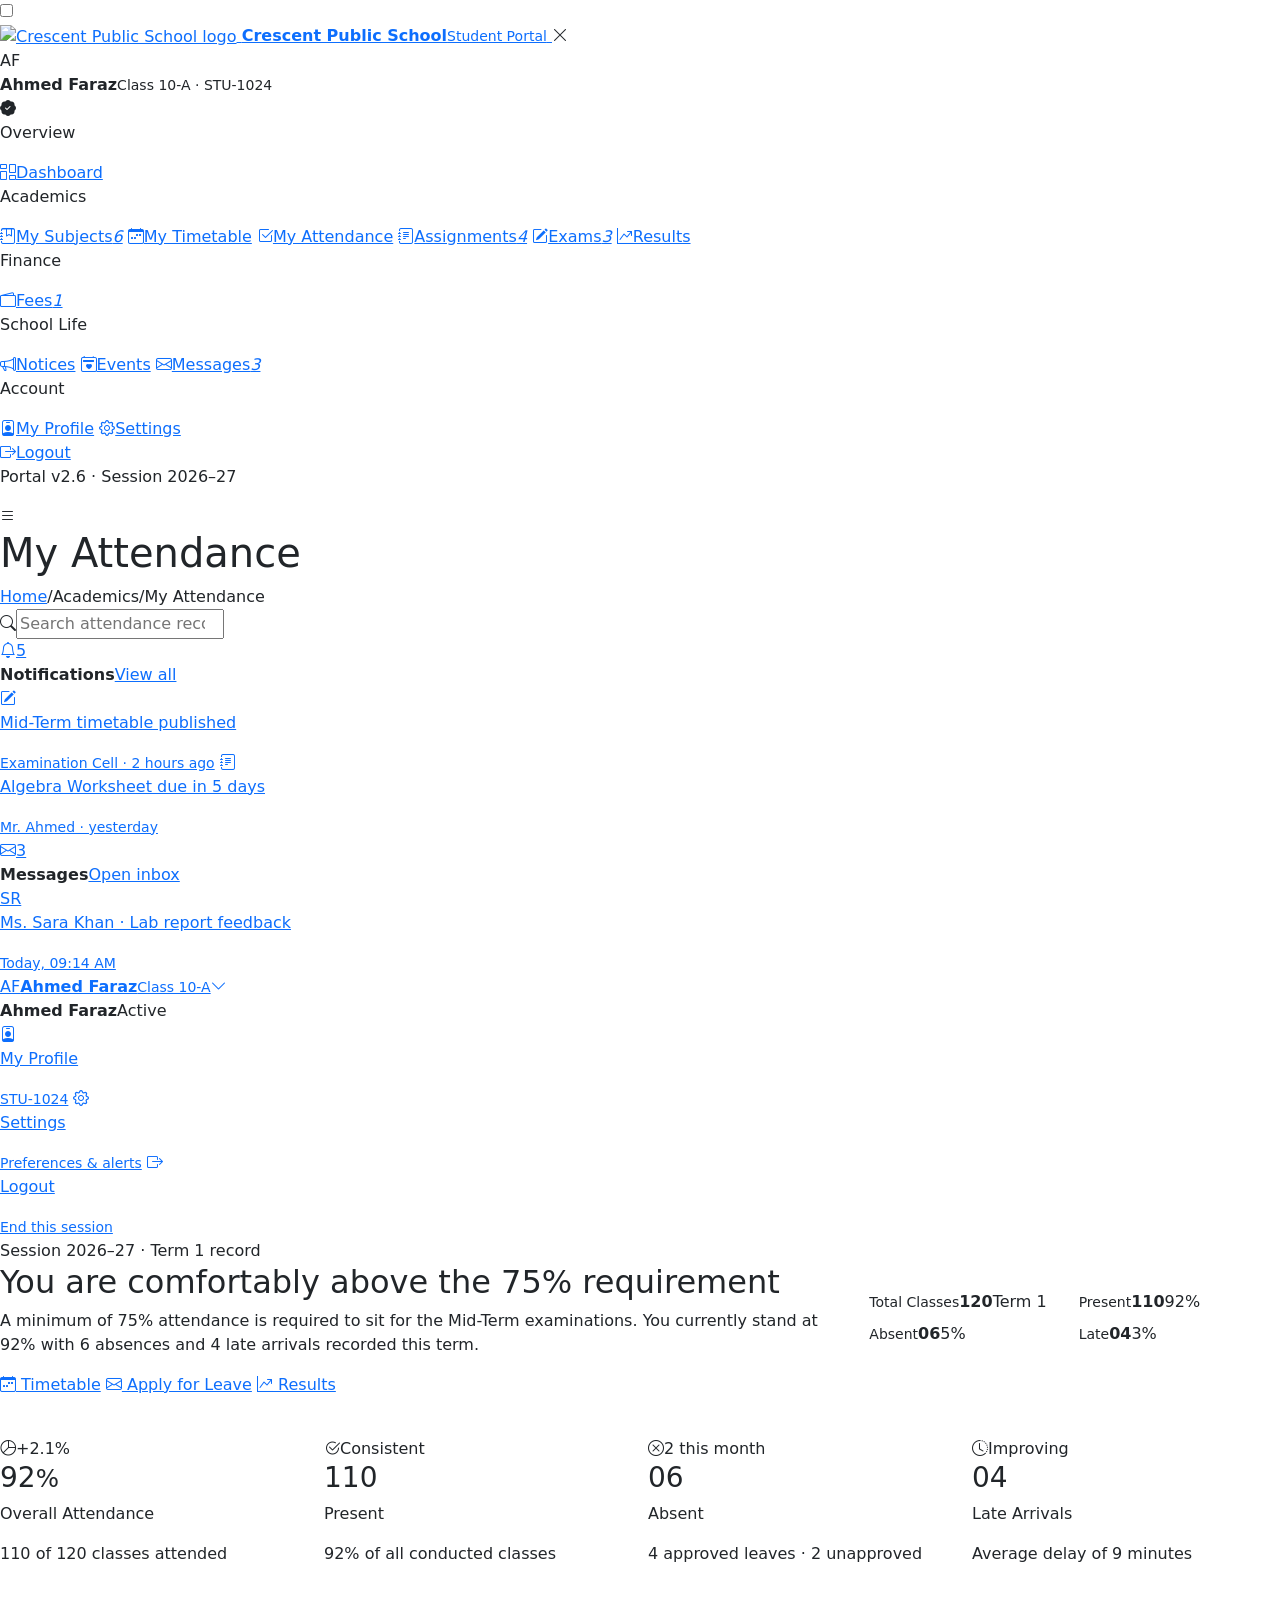
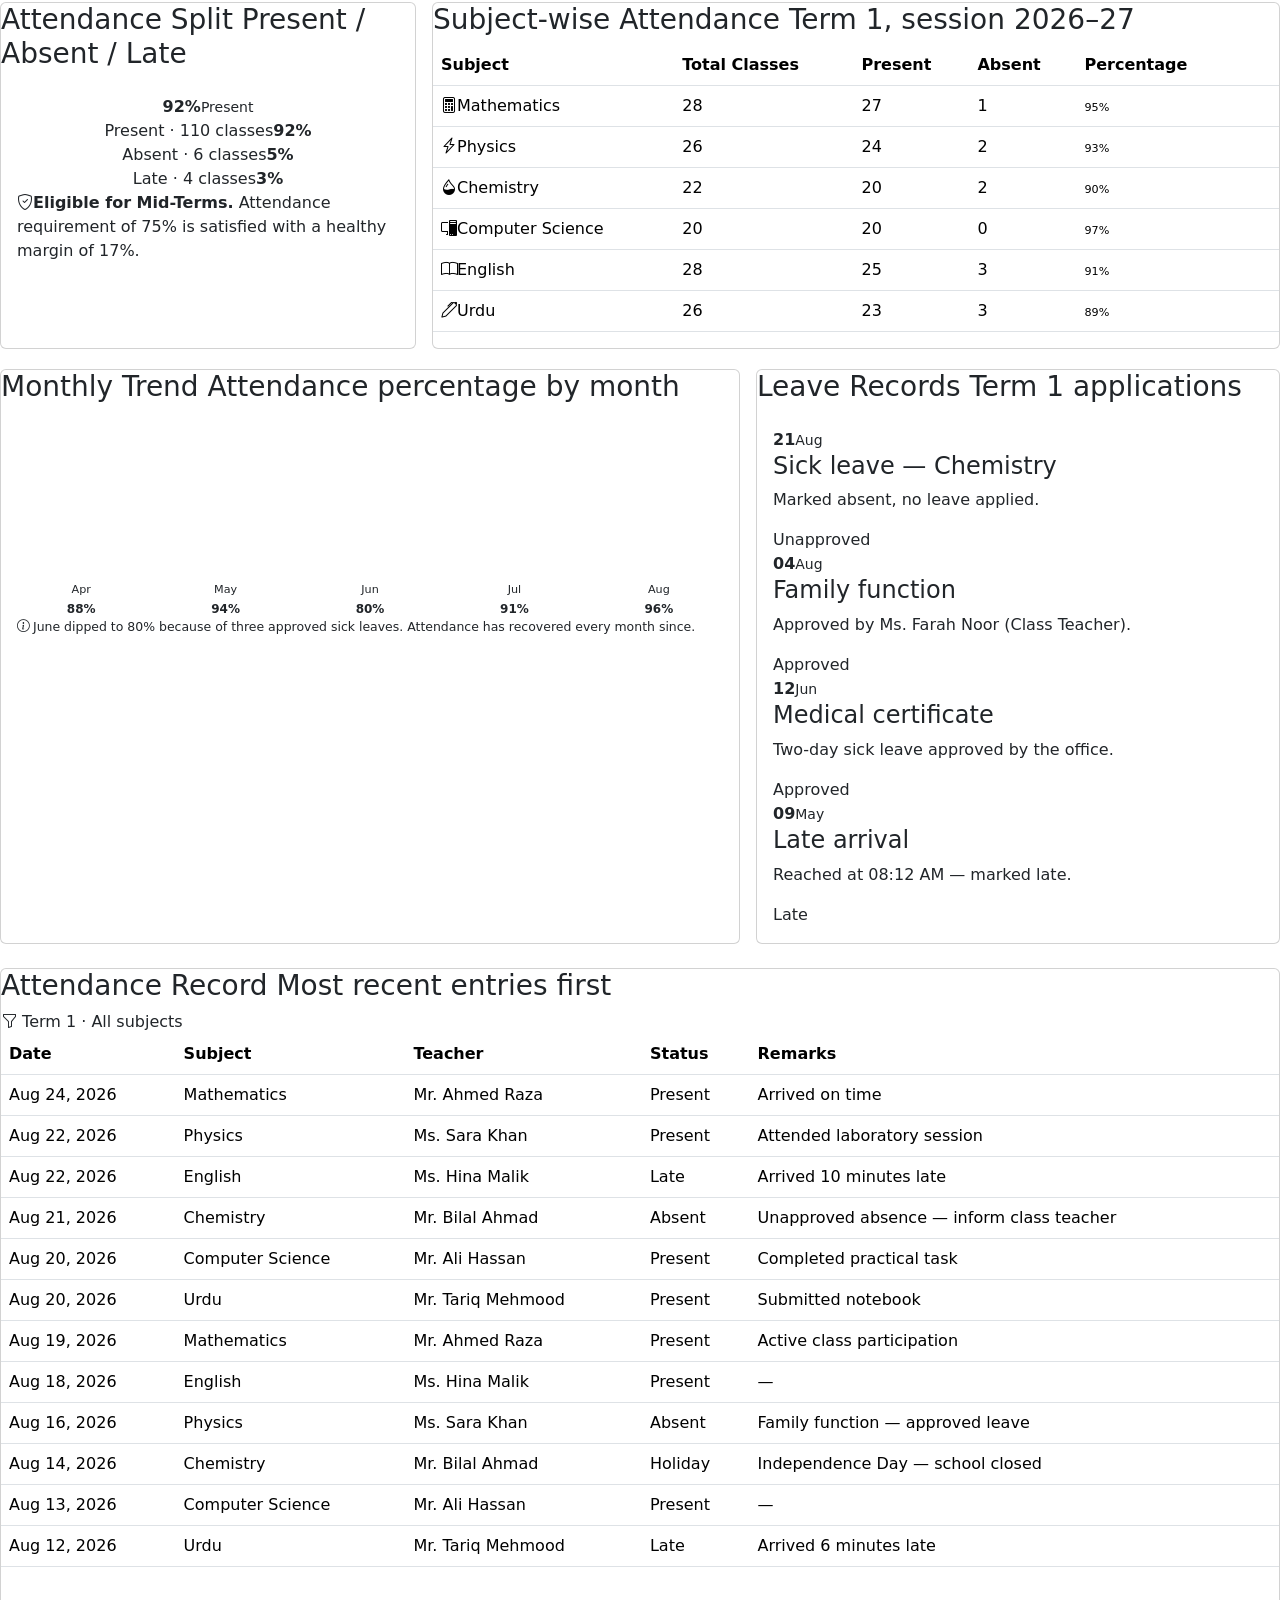
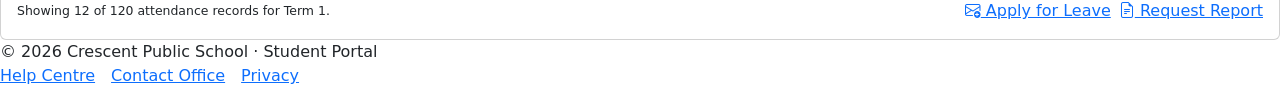
==== attendance.html @ 907e2cbc "Add files via upload" ====
<!DOCTYPE html>
<html lang="en">
<head>
<meta charset="UTF-8" />
<meta name="viewport" content="width=device-width, initial-scale=1" />
<meta name="description" content="My Attendance — Crescent Public School Student Portal" />
<title>My Attendance &middot; Student Portal &middot; Crescent Public School</title>
<link href="https://cdn.jsdelivr.net/npm/bootstrap@5.3.3/dist/css/bootstrap.min.css" rel="stylesheet" />
<link href="https://cdn.jsdelivr.net/npm/bootstrap-icons@1.11.3/font/bootstrap-icons.min.css" rel="stylesheet" />
<link rel="stylesheet" href="css/style.css" />
<link rel="icon" href="assets/images/logo.svg" type="image/svg+xml" />
</head>
<body>

<input type="checkbox" id="navToggle" class="nav-toggle" />
<label for="navToggle" class="nav-backdrop" aria-hidden="true"></label>

<aside class="app-sidebar">
  <div class="sidebar-head">
    <a href="index.html" class="sidebar-brand">
      <img src="assets/images/logo.svg" alt="Crescent Public School logo" />
      <span class="brand-text"><strong>Crescent Public School</strong><small>Student Portal</small></span>
    </a>
    <label for="navToggle" class="sidebar-close" aria-label="Close navigation"><i class="bi bi-x-lg"></i></label>
  </div>
  <div class="student-card">
    <span class="avatar avatar-lg">AF</span>
    <div class="student-card-text"><strong>Ahmed Faraz</strong><small>Class 10-A &middot; STU-1024</small></div>
    <span class="verify" title="Verified student"><i class="bi bi-patch-check-fill"></i></span>
  </div>
  <nav class="sidebar-nav">
    <p class="nav-group">Overview</p>
    <a class="nav-item" href="index.html"><i class="bi bi-columns-gap"></i><span>Dashboard</span></a>
    <p class="nav-group">Academics</p>
    <a class="nav-item" href="subjects.html"><i class="bi bi-journal-bookmark"></i><span>My Subjects</span><em class="nav-tag">6</em></a>
    <a class="nav-item" href="timetable.html"><i class="bi bi-calendar-week"></i><span>My Timetable</span></a>
    <a class="nav-item active" href="attendance.html"><i class="bi bi-check2-square"></i><span>My Attendance</span></a>
    <a class="nav-item" href="assignments.html"><i class="bi bi-journal-text"></i><span>Assignments</span><em class="nav-tag nav-tag-warn">4</em></a>
    <a class="nav-item" href="exams.html"><i class="bi bi-pencil-square"></i><span>Exams</span><em class="nav-tag nav-tag-info">3</em></a>
    <a class="nav-item" href="results.html"><i class="bi bi-graph-up-arrow"></i><span>Results</span></a>
    <p class="nav-group">Finance</p>
    <a class="nav-item" href="fees.html"><i class="bi bi-wallet2"></i><span>Fees</span><em class="nav-tag nav-tag-danger">1</em></a>
    <p class="nav-group">School Life</p>
    <a class="nav-item" href="notices.html"><i class="bi bi-megaphone"></i><span>Notices</span></a>
    <a class="nav-item" href="events.html"><i class="bi bi-calendar2-heart"></i><span>Events</span></a>
    <a class="nav-item" href="messages.html"><i class="bi bi-envelope"></i><span>Messages</span><em class="nav-tag">3</em></a>
    <p class="nav-group">Account</p>
    <a class="nav-item" href="profile.html"><i class="bi bi-person-badge"></i><span>My Profile</span></a>
    <a class="nav-item" href="settings.html"><i class="bi bi-gear"></i><span>Settings</span></a>
  </nav>
  <div class="sidebar-foot">
    <a href="#" class="logout-btn"><i class="bi bi-box-arrow-right"></i><span>Logout</span></a>
    <p class="copy">Portal v2.6 &middot; Session 2026&ndash;27</p>
  </div>
</aside>

<div class="app-main">
  <header class="app-topbar">
    <label for="navToggle" class="nav-btn" aria-label="Open navigation"><i class="bi bi-list"></i></label>
    <div class="topbar-title">
      <h1>My Attendance</h1>
      <div class="crumbs"><a href="index.html">Home</a><span>/</span>Academics<span>/</span>My Attendance</div>
    </div>
    <div class="topbar-search"><i class="bi bi-search"></i><input type="search" placeholder="Search attendance records&hellip;" aria-label="Search" /></div>
    <div class="topbar-actions">
      <div class="icon-drop">
        <a href="notices.html" class="icon-btn" aria-label="Notifications"><i class="bi bi-bell"></i><span class="ping">5</span></a>
        <div class="drop-panel">
          <div class="drop-head"><strong>Notifications</strong><a href="notices.html">View all</a></div>
          <a href="exams.html" class="drop-row"><i class="dot-ico p-info"><i class="bi bi-pencil-square"></i></i><span><p>Mid-Term timetable published</p><small>Examination Cell &middot; 2 hours ago</small></span></a>
          <a href="assignments.html" class="drop-row"><i class="dot-ico p-warn"><i class="bi bi-journal-text"></i></i><span><p>Algebra Worksheet due in 5 days</p><small>Mr. Ahmed &middot; yesterday</small></span></a>
        </div>
      </div>
      <div class="icon-drop">
        <a href="messages.html" class="icon-btn" aria-label="Messages"><i class="bi bi-envelope"></i><span class="ping">3</span></a>
        <div class="drop-panel">
          <div class="drop-head"><strong>Messages</strong><a href="messages.html">Open inbox</a></div>
          <a href="messages.html" class="drop-row"><span class="avatar info">SR</span><span><p>Ms. Sara Khan &middot; Lab report feedback</p><small>Today, 09:14 AM</small></span></a>
        </div>
      </div>
      <div class="icon-drop">
        <a href="profile.html" class="profile-chip"><span class="avatar">AF</span><span class="who"><b>Ahmed Faraz</b><small>Class 10-A</small></span><i class="bi bi-chevron-down"></i></a>
        <div class="drop-panel">
          <div class="drop-head"><strong>Ahmed Faraz</strong><span class="pill p-ok">Active</span></div>
          <a href="profile.html" class="drop-row"><i class="dot-ico p-teal"><i class="bi bi-person-badge"></i></i><span><p>My Profile</p><small>STU-1024</small></span></a>
          <a href="settings.html" class="drop-row"><i class="dot-ico p-violet"><i class="bi bi-gear"></i></i><span><p>Settings</p><small>Preferences &amp; alerts</small></span></a>
          <a href="#" class="drop-row"><i class="dot-ico p-danger"><i class="bi bi-box-arrow-right"></i></i><span><p>Logout</p><small>End this session</small></span></a>
        </div>
      </div>
    </div>
  </header>

  <main class="app-content">

    <section class="welcome rise">
      <div class="row g-4 align-items-center">
        <div class="col-lg-8">
          <span class="eyebrow">Session 2026&ndash;27 &middot; Term 1 record</span>
          <h2>You are comfortably above the 75% requirement</h2>
          <p>A minimum of 75% attendance is required to sit for the Mid-Term examinations. You currently stand at 92% with 6 absences and 4 late arrivals recorded this term.</p>
          <div class="quick-chips">
            <a href="timetable.html" class="chip"><i class="bi bi-calendar-week"></i> Timetable</a>
            <a href="messages.html" class="chip"><i class="bi bi-envelope"></i> Apply for Leave</a>
            <a href="results.html" class="chip"><i class="bi bi-graph-up-arrow"></i> Results</a>
          </div>
        </div>
        <div class="col-lg-4">
          <div class="row g-2">
            <div class="col-6"><div class="fact"><small>Total Classes</small><strong>120</strong><span>Term 1</span></div></div>
            <div class="col-6"><div class="fact"><small>Present</small><strong>110</strong><span>92%</span></div></div>
            <div class="col-6"><div class="fact"><small>Absent</small><strong>06</strong><span>5%</span></div></div>
            <div class="col-6"><div class="fact"><small>Late</small><strong>04</strong><span>3%</span></div></div>
          </div>
        </div>
      </div>
    </section>

    <!-- STATISTICS -->
    <section class="row g-3 mt-4">
      <div class="col-6 col-xl-3 rise rise-1">
        <div class="stat-card teal">
          <div class="stat-top"><span class="stat-ico"><i class="bi bi-pie-chart"></i></span><span class="stat-trend">+2.1%</span></div>
          <h3 class="stat-num">92<small>%</small></h3>
          <p class="stat-title">Overall Attendance</p>
          <p class="stat-desc">110 of 120 classes attended</p>
          <span class="stat-bar"><i style="width:92%"></i></span>
        </div>
      </div>
      <div class="col-6 col-xl-3 rise rise-2">
        <div class="stat-card ok">
          <div class="stat-top"><span class="stat-ico"><i class="bi bi-check2-circle"></i></span><span class="stat-trend">Consistent</span></div>
          <h3 class="stat-num">110</h3>
          <p class="stat-title">Present</p>
          <p class="stat-desc">92% of all conducted classes</p>
          <span class="stat-bar"><i style="width:92%"></i></span>
        </div>
      </div>
      <div class="col-6 col-xl-3 rise rise-3">
        <div class="stat-card danger">
          <div class="stat-top"><span class="stat-ico"><i class="bi bi-x-circle"></i></span><span class="stat-trend down">2 this month</span></div>
          <h3 class="stat-num">06</h3>
          <p class="stat-title">Absent</p>
          <p class="stat-desc">4 approved leaves &middot; 2 unapproved</p>
          <span class="stat-bar"><i style="width:5%"></i></span>
        </div>
      </div>
      <div class="col-6 col-xl-3 rise rise-4">
        <div class="stat-card amber">
          <div class="stat-top"><span class="stat-ico"><i class="bi bi-clock-history"></i></span><span class="stat-trend down">Improving</span></div>
          <h3 class="stat-num">04</h3>
          <p class="stat-title">Late Arrivals</p>
          <p class="stat-desc">Average delay of 9 minutes</p>
          <span class="stat-bar"><i style="width:3%"></i></span>
        </div>
      </div>
    </section>

    <!-- DONUT + SUBJECT WISE -->
    <section class="row g-3 mt-1">
      <div class="col-xl-4 rise">
        <div class="card lift h-100">
          <div class="card-head"><h3>Attendance Split <span class="sub">Present / Absent / Late</span></h3></div>
          <div class="card-body text-center">
            <div class="donut"><div class="donut-mid"><b>92%</b><small>Present</small></div></div>
            <div class="legend">
              <div class="legend-row"><i class="dot" style="background:var(--ok)"></i><span>Present &middot; 110 classes</span><b>92%</b></div>
              <div class="legend-row"><i class="dot" style="background:var(--danger)"></i><span>Absent &middot; 6 classes</span><b>5%</b></div>
              <div class="legend-row"><i class="dot" style="background:var(--accent)"></i><span>Late &middot; 4 classes</span><b>3%</b></div>
            </div>
            <div class="divider-soft"></div>
            <div class="alert-soft teal text-start"><i class="bi bi-shield-check"></i><span><b>Eligible for Mid-Terms.</b> Attendance requirement of 75% is satisfied with a healthy margin of 17%.</span></div>
          </div>
        </div>
      </div>

      <div class="col-xl-8 rise rise-2">
        <div class="card lift h-100">
          <div class="card-head"><h3>Subject-wise Attendance <span class="sub">Term 1, session 2026&ndash;27</span></h3></div>
          <div class="table-responsive">
            <table class="table">
              <thead><tr><th>Subject</th><th>Total Classes</th><th>Present</th><th>Absent</th><th>Percentage</th></tr></thead>
              <tbody>
                <tr>
                  <td><span class="subject-chip s-math"><i class="bi bi-calculator"></i>Mathematics</span></td>
                  <td>28</td><td>27</td><td>1</td>
                  <td style="min-width:150px"><span class="bar slim"><i style="width:95%;background:#2b6da9"></i></span><small style="font-size:.7rem;color:var(--muted)">95%</small></td>
                </tr>
                <tr>
                  <td><span class="subject-chip s-phy"><i class="bi bi-lightning-charge"></i>Physics</span></td>
                  <td>26</td><td>24</td><td>2</td>
                  <td><span class="bar slim"><i style="width:93%;background:#6a4c9e"></i></span><small style="font-size:.7rem;color:var(--muted)">93%</small></td>
                </tr>
                <tr>
                  <td><span class="subject-chip s-chem"><i class="bi bi-droplet-half"></i>Chemistry</span></td>
                  <td>22</td><td>20</td><td>2</td>
                  <td><span class="bar slim"><i style="width:90%;background:#1a8a62"></i></span><small style="font-size:.7rem;color:var(--muted)">90%</small></td>
                </tr>
                <tr>
                  <td><span class="subject-chip s-cs"><i class="bi bi-pc-display"></i>Computer Science</span></td>
                  <td>20</td><td>20</td><td>0</td>
                  <td><span class="bar slim"><i style="width:97%;background:#0d5c66"></i></span><small style="font-size:.7rem;color:var(--muted)">97%</small></td>
                </tr>
                <tr>
                  <td><span class="subject-chip s-eng"><i class="bi bi-book"></i>English</span></td>
                  <td>28</td><td>25</td><td>3</td>
                  <td><span class="bar slim"><i style="width:91%;background:#dd8f21"></i></span><small style="font-size:.7rem;color:var(--muted)">91%</small></td>
                </tr>
                <tr>
                  <td><span class="subject-chip s-urdu"><i class="bi bi-pen"></i>Urdu</span></td>
                  <td>26</td><td>23</td><td>3</td>
                  <td><span class="bar slim"><i style="width:89%;background:#bf4638"></i></span><small style="font-size:.7rem;color:var(--muted)">89%</small></td>
                </tr>
              </tbody>
            </table>
          </div>
        </div>
      </div>
    </section>

    <!-- MONTHLY TREND -->
    <section class="row g-3 mt-1">
      <div class="col-xl-7 rise">
        <div class="card lift h-100">
          <div class="card-head"><h3>Monthly Trend <span class="sub">Attendance percentage by month</span></h3></div>
          <div class="card-body">
            <div class="d-flex align-items-end gap-3" style="height:190px">
              <div class="text-center flex-fill"><div class="mx-auto rounded-top" style="height:88%;width:70%;background:linear-gradient(180deg,#12747f,#0d5c66)"></div><small style="font-size:.7rem;color:var(--muted)">Apr</small><b style="font-size:.75rem;display:block">88%</b></div>
              <div class="text-center flex-fill"><div class="mx-auto rounded-top" style="height:94%;width:70%;background:linear-gradient(180deg,#12747f,#0d5c66)"></div><small style="font-size:.7rem;color:var(--muted)">May</small><b style="font-size:.75rem;display:block">94%</b></div>
              <div class="text-center flex-fill"><div class="mx-auto rounded-top" style="height:80%;width:70%;background:linear-gradient(180deg,#e6b25f,#dd8f21)"></div><small style="font-size:.7rem;color:var(--muted)">Jun</small><b style="font-size:.75rem;display:block">80%</b></div>
              <div class="text-center flex-fill"><div class="mx-auto rounded-top" style="height:91%;width:70%;background:linear-gradient(180deg,#12747f,#0d5c66)"></div><small style="font-size:.7rem;color:var(--muted)">Jul</small><b style="font-size:.75rem;display:block">91%</b></div>
              <div class="text-center flex-fill"><div class="mx-auto rounded-top" style="height:96%;width:70%;background:linear-gradient(180deg,#3fbf8e,#1a8a62)"></div><small style="font-size:.7rem;color:var(--muted)">Aug</small><b style="font-size:.75rem;display:block">96%</b></div>
            </div>
            <div class="divider-soft"></div>
            <p class="mb-0" style="font-size:.78rem;color:var(--muted)"><i class="bi bi-info-circle me-1"></i>June dipped to 80% because of three approved sick leaves. Attendance has recovered every month since.</p>
          </div>
        </div>
      </div>
      <div class="col-xl-5 rise rise-2">
        <div class="card lift h-100">
          <div class="card-head"><h3>Leave Records <span class="sub">Term 1 applications</span></h3></div>
          <div class="card-body tight">
            <div class="notice-row danger"><div class="notice-date"><b>21</b><small>Aug</small></div><div><h4>Sick leave &mdash; Chemistry</h4><p>Marked absent, no leave applied.</p><span class="pill p-danger">Unapproved</span></div></div>
            <div class="notice-row ok"><div class="notice-date"><b>04</b><small>Aug</small></div><div><h4>Family function</h4><p>Approved by Ms. Farah Noor (Class Teacher).</p><span class="pill p-ok">Approved</span></div></div>
            <div class="notice-row ok"><div class="notice-date"><b>12</b><small>Jun</small></div><div><h4>Medical certificate</h4><p>Two-day sick leave approved by the office.</p><span class="pill p-ok">Approved</span></div></div>
            <div class="notice-row amber"><div class="notice-date"><b>09</b><small>May</small></div><div><h4>Late arrival</h4><p>Reached at 08:12 AM &mdash; marked late.</p><span class="pill p-warn">Late</span></div></div>
          </div>
        </div>
      </div>
    </section>

    <!-- DETAILED RECORD -->
    <section class="mt-4 rise">
      <div class="card lift">
        <div class="card-head">
          <h3>Attendance Record <span class="sub">Most recent entries first</span></h3>
          <span class="pill p-teal"><i class="bi bi-funnel"></i> Term 1 &middot; All subjects</span>
        </div>
        <div class="table-responsive">
          <table class="table">
            <thead><tr><th>Date</th><th>Subject</th><th>Teacher</th><th>Status</th><th>Remarks</th></tr></thead>
            <tbody>
              <tr><td class="t-strong">Aug 24, 2026</td><td>Mathematics</td><td>Mr. Ahmed Raza</td><td><span class="pill p-ok">Present</span></td><td>Arrived on time</td></tr>
              <tr><td class="t-strong">Aug 22, 2026</td><td>Physics</td><td>Ms. Sara Khan</td><td><span class="pill p-ok">Present</span></td><td>Attended laboratory session</td></tr>
              <tr><td class="t-strong">Aug 22, 2026</td><td>English</td><td>Ms. Hina Malik</td><td><span class="pill p-warn">Late</span></td><td>Arrived 10 minutes late</td></tr>
              <tr><td class="t-strong">Aug 21, 2026</td><td>Chemistry</td><td>Mr. Bilal Ahmad</td><td><span class="pill p-danger">Absent</span></td><td>Unapproved absence &mdash; inform class teacher</td></tr>
              <tr><td class="t-strong">Aug 20, 2026</td><td>Computer Science</td><td>Mr. Ali Hassan</td><td><span class="pill p-ok">Present</span></td><td>Completed practical task</td></tr>
              <tr><td class="t-strong">Aug 20, 2026</td><td>Urdu</td><td>Mr. Tariq Mehmood</td><td><span class="pill p-ok">Present</span></td><td>Submitted notebook</td></tr>
              <tr><td class="t-strong">Aug 19, 2026</td><td>Mathematics</td><td>Mr. Ahmed Raza</td><td><span class="pill p-ok">Present</span></td><td>Active class participation</td></tr>
              <tr><td class="t-strong">Aug 18, 2026</td><td>English</td><td>Ms. Hina Malik</td><td><span class="pill p-ok">Present</span></td><td>&mdash;</td></tr>
              <tr><td class="t-strong">Aug 16, 2026</td><td>Physics</td><td>Ms. Sara Khan</td><td><span class="pill p-danger">Absent</span></td><td>Family function &mdash; approved leave</td></tr>
              <tr><td class="t-strong">Aug 14, 2026</td><td>Chemistry</td><td>Mr. Bilal Ahmad</td><td><span class="pill p-grey">Holiday</span></td><td>Independence Day &mdash; school closed</td></tr>
              <tr><td class="t-strong">Aug 13, 2026</td><td>Computer Science</td><td>Mr. Ali Hassan</td><td><span class="pill p-ok">Present</span></td><td>&mdash;</td></tr>
              <tr><td class="t-strong">Aug 12, 2026</td><td>Urdu</td><td>Mr. Tariq Mehmood</td><td><span class="pill p-warn">Late</span></td><td>Arrived 6 minutes late</td></tr>
            </tbody>
          </table>
        </div>
        <div class="card-body d-flex flex-wrap gap-2 justify-content-between align-items-center">
          <span style="font-size:.78rem;color:var(--muted)">Showing 12 of 120 attendance records for Term 1.</span>
          <span class="d-flex gap-2">
            <a href="messages.html" class="btn-outline"><i class="bi bi-envelope-plus"></i> Apply for Leave</a>
            <a href="results.html" class="btn-solid"><i class="bi bi-file-earmark-text"></i> Request Report</a>
          </span>
        </div>
      </div>
    </section>

  </main>

  <footer class="page-foot">
    <span>&copy; 2026 Crescent Public School &middot; Student Portal</span>
    <span class="d-flex gap-3"><a href="notices.html">Help Centre</a><a href="messages.html">Contact Office</a><a href="settings.html">Privacy</a></span>
  </footer>
</div>

</body>
</html>
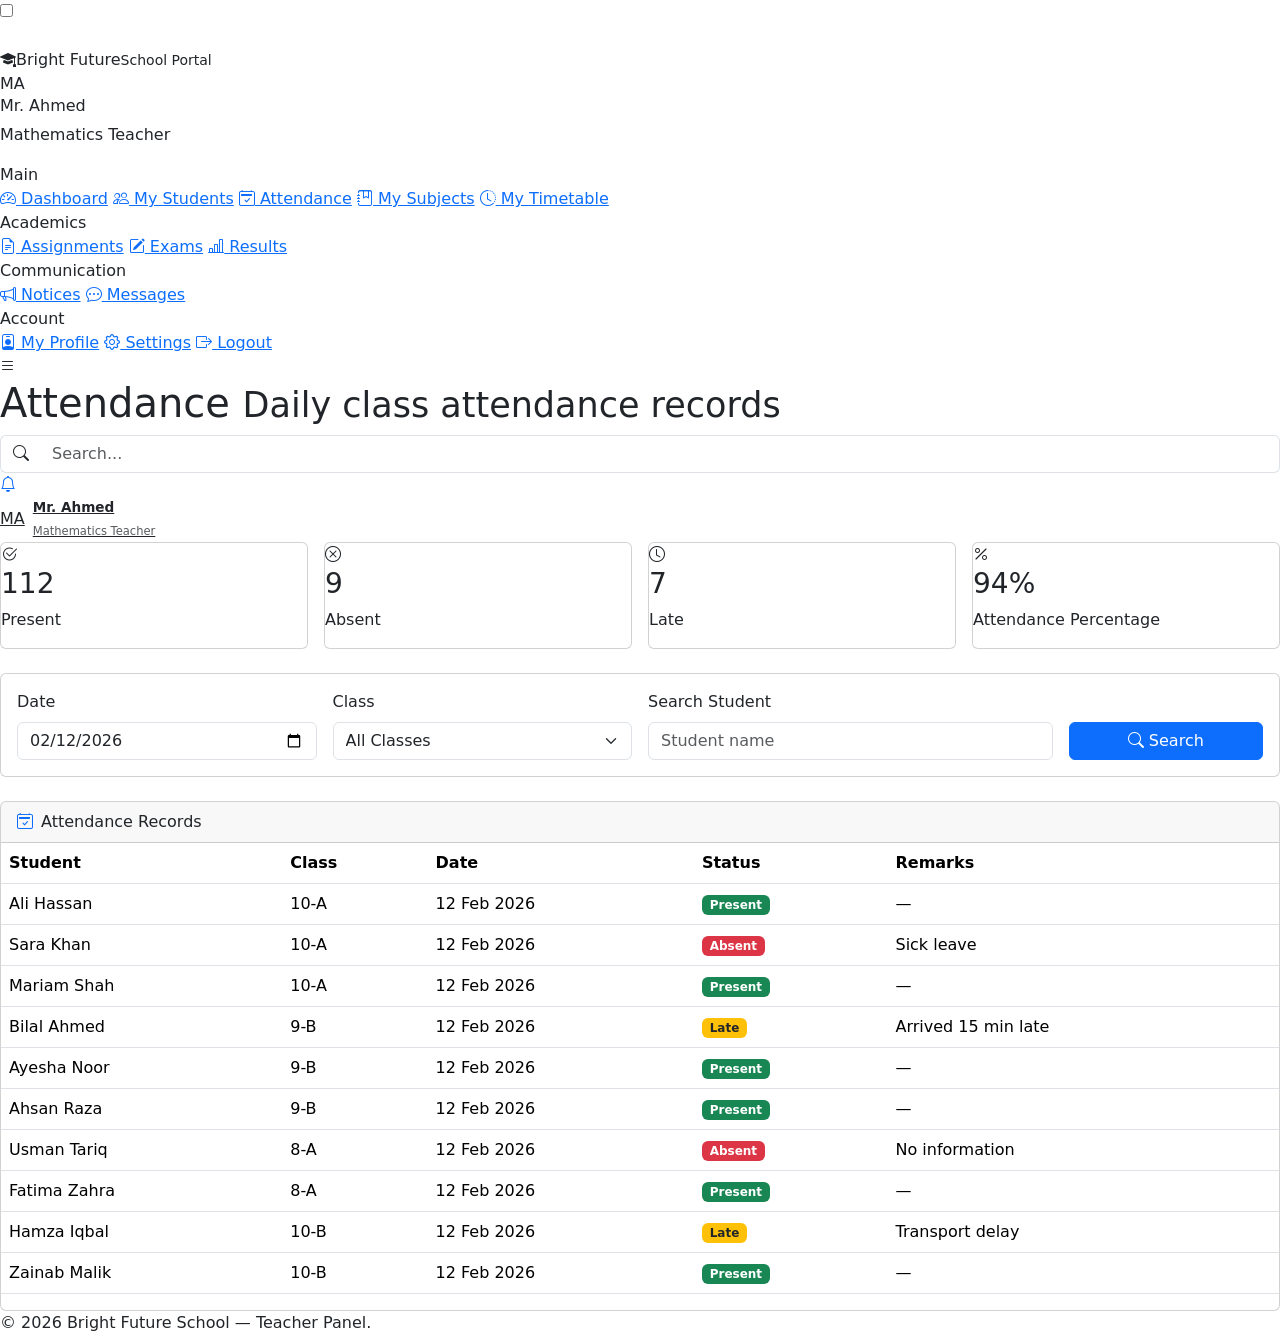
==== commit dfecd912: "Add files via upload" ====
--- a/attendance.html
+++ b/attendance.html
@@ -1,296 +1,93 @@
 <!DOCTYPE html>
 <html lang="en">
 <head>
-<meta charset="UTF-8" />
-<meta name="viewport" content="width=device-width, initial-scale=1" />
-<meta name="description" content="My Attendance — Crescent Public School Student Portal" />
-<title>My Attendance &middot; Student Portal &middot; Crescent Public School</title>
-<link href="https://cdn.jsdelivr.net/npm/bootstrap@5.3.3/dist/css/bootstrap.min.css" rel="stylesheet" />
-<link href="https://cdn.jsdelivr.net/npm/bootstrap-icons@1.11.3/font/bootstrap-icons.min.css" rel="stylesheet" />
-<link rel="stylesheet" href="css/style.css" />
-<link rel="icon" href="assets/images/logo.svg" type="image/svg+xml" />
+<meta charset="UTF-8">
+<meta name="viewport" content="width=device-width, initial-scale=1">
+<title>Attendance | Teacher Dashboard</title>
+<link href="https://cdn.jsdelivr.net/npm/bootstrap@5.3.3/dist/css/bootstrap.min.css" rel="stylesheet">
+<link href="https://cdn.jsdelivr.net/npm/bootstrap-icons@1.11.3/font/bootstrap-icons.css" rel="stylesheet">
+<link rel="stylesheet" href="css/style.css">
 </head>
 <body>
-
-<input type="checkbox" id="navToggle" class="nav-toggle" />
-<label for="navToggle" class="nav-backdrop" aria-hidden="true"></label>
-
-<aside class="app-sidebar">
-  <div class="sidebar-head">
-    <a href="index.html" class="sidebar-brand">
-      <img src="assets/images/logo.svg" alt="Crescent Public School logo" />
-      <span class="brand-text"><strong>Crescent Public School</strong><small>Student Portal</small></span>
-    </a>
-    <label for="navToggle" class="sidebar-close" aria-label="Close navigation"><i class="bi bi-x-lg"></i></label>
-  </div>
-  <div class="student-card">
-    <span class="avatar avatar-lg">AF</span>
-    <div class="student-card-text"><strong>Ahmed Faraz</strong><small>Class 10-A &middot; STU-1024</small></div>
-    <span class="verify" title="Verified student"><i class="bi bi-patch-check-fill"></i></span>
-  </div>
-  <nav class="sidebar-nav">
-    <p class="nav-group">Overview</p>
-    <a class="nav-item" href="index.html"><i class="bi bi-columns-gap"></i><span>Dashboard</span></a>
-    <p class="nav-group">Academics</p>
-    <a class="nav-item" href="subjects.html"><i class="bi bi-journal-bookmark"></i><span>My Subjects</span><em class="nav-tag">6</em></a>
-    <a class="nav-item" href="timetable.html"><i class="bi bi-calendar-week"></i><span>My Timetable</span></a>
-    <a class="nav-item active" href="attendance.html"><i class="bi bi-check2-square"></i><span>My Attendance</span></a>
-    <a class="nav-item" href="assignments.html"><i class="bi bi-journal-text"></i><span>Assignments</span><em class="nav-tag nav-tag-warn">4</em></a>
-    <a class="nav-item" href="exams.html"><i class="bi bi-pencil-square"></i><span>Exams</span><em class="nav-tag nav-tag-info">3</em></a>
-    <a class="nav-item" href="results.html"><i class="bi bi-graph-up-arrow"></i><span>Results</span></a>
-    <p class="nav-group">Finance</p>
-    <a class="nav-item" href="fees.html"><i class="bi bi-wallet2"></i><span>Fees</span><em class="nav-tag nav-tag-danger">1</em></a>
-    <p class="nav-group">School Life</p>
-    <a class="nav-item" href="notices.html"><i class="bi bi-megaphone"></i><span>Notices</span></a>
-    <a class="nav-item" href="events.html"><i class="bi bi-calendar2-heart"></i><span>Events</span></a>
-    <a class="nav-item" href="messages.html"><i class="bi bi-envelope"></i><span>Messages</span><em class="nav-tag">3</em></a>
-    <p class="nav-group">Account</p>
-    <a class="nav-item" href="profile.html"><i class="bi bi-person-badge"></i><span>My Profile</span></a>
-    <a class="nav-item" href="settings.html"><i class="bi bi-gear"></i><span>Settings</span></a>
-  </nav>
-  <div class="sidebar-foot">
-    <a href="#" class="logout-btn"><i class="bi bi-box-arrow-right"></i><span>Logout</span></a>
-    <p class="copy">Portal v2.6 &middot; Session 2026&ndash;27</p>
-  </div>
-</aside>
-
-<div class="app-main">
-  <header class="app-topbar">
-    <label for="navToggle" class="nav-btn" aria-label="Open navigation"><i class="bi bi-list"></i></label>
-    <div class="topbar-title">
-      <h1>My Attendance</h1>
-      <div class="crumbs"><a href="index.html">Home</a><span>/</span>Academics<span>/</span>My Attendance</div>
-    </div>
-    <div class="topbar-search"><i class="bi bi-search"></i><input type="search" placeholder="Search attendance records&hellip;" aria-label="Search" /></div>
-    <div class="topbar-actions">
-      <div class="icon-drop">
-        <a href="notices.html" class="icon-btn" aria-label="Notifications"><i class="bi bi-bell"></i><span class="ping">5</span></a>
-        <div class="drop-panel">
-          <div class="drop-head"><strong>Notifications</strong><a href="notices.html">View all</a></div>
-          <a href="exams.html" class="drop-row"><i class="dot-ico p-info"><i class="bi bi-pencil-square"></i></i><span><p>Mid-Term timetable published</p><small>Examination Cell &middot; 2 hours ago</small></span></a>
-          <a href="assignments.html" class="drop-row"><i class="dot-ico p-warn"><i class="bi bi-journal-text"></i></i><span><p>Algebra Worksheet due in 5 days</p><small>Mr. Ahmed &middot; yesterday</small></span></a>
-        </div>
-      </div>
-      <div class="icon-drop">
-        <a href="messages.html" class="icon-btn" aria-label="Messages"><i class="bi bi-envelope"></i><span class="ping">3</span></a>
-        <div class="drop-panel">
-          <div class="drop-head"><strong>Messages</strong><a href="messages.html">Open inbox</a></div>
-          <a href="messages.html" class="drop-row"><span class="avatar info">SR</span><span><p>Ms. Sara Khan &middot; Lab report feedback</p><small>Today, 09:14 AM</small></span></a>
-        </div>
-      </div>
-      <div class="icon-drop">
-        <a href="profile.html" class="profile-chip"><span class="avatar">AF</span><span class="who"><b>Ahmed Faraz</b><small>Class 10-A</small></span><i class="bi bi-chevron-down"></i></a>
-        <div class="drop-panel">
-          <div class="drop-head"><strong>Ahmed Faraz</strong><span class="pill p-ok">Active</span></div>
-          <a href="profile.html" class="drop-row"><i class="dot-ico p-teal"><i class="bi bi-person-badge"></i></i><span><p>My Profile</p><small>STU-1024</small></span></a>
-          <a href="settings.html" class="drop-row"><i class="dot-ico p-violet"><i class="bi bi-gear"></i></i><span><p>Settings</p><small>Preferences &amp; alerts</small></span></a>
-          <a href="#" class="drop-row"><i class="dot-ico p-danger"><i class="bi bi-box-arrow-right"></i></i><span><p>Logout</p><small>End this session</small></span></a>
-        </div>
-      </div>
-    </div>
-  </header>
-
-  <main class="app-content">
-
-    <section class="welcome rise">
-      <div class="row g-4 align-items-center">
-        <div class="col-lg-8">
-          <span class="eyebrow">Session 2026&ndash;27 &middot; Term 1 record</span>
-          <h2>You are comfortably above the 75% requirement</h2>
-          <p>A minimum of 75% attendance is required to sit for the Mid-Term examinations. You currently stand at 92% with 6 absences and 4 late arrivals recorded this term.</p>
-          <div class="quick-chips">
-            <a href="timetable.html" class="chip"><i class="bi bi-calendar-week"></i> Timetable</a>
-            <a href="messages.html" class="chip"><i class="bi bi-envelope"></i> Apply for Leave</a>
-            <a href="results.html" class="chip"><i class="bi bi-graph-up-arrow"></i> Results</a>
-          </div>
-        </div>
-        <div class="col-lg-4">
-          <div class="row g-2">
-            <div class="col-6"><div class="fact"><small>Total Classes</small><strong>120</strong><span>Term 1</span></div></div>
-            <div class="col-6"><div class="fact"><small>Present</small><strong>110</strong><span>92%</span></div></div>
-            <div class="col-6"><div class="fact"><small>Absent</small><strong>06</strong><span>5%</span></div></div>
-            <div class="col-6"><div class="fact"><small>Late</small><strong>04</strong><span>3%</span></div></div>
-          </div>
-        </div>
-      </div>
-    </section>
-
-    <!-- STATISTICS -->
-    <section class="row g-3 mt-4">
-      <div class="col-6 col-xl-3 rise rise-1">
-        <div class="stat-card teal">
-          <div class="stat-top"><span class="stat-ico"><i class="bi bi-pie-chart"></i></span><span class="stat-trend">+2.1%</span></div>
-          <h3 class="stat-num">92<small>%</small></h3>
-          <p class="stat-title">Overall Attendance</p>
-          <p class="stat-desc">110 of 120 classes attended</p>
-          <span class="stat-bar"><i style="width:92%"></i></span>
-        </div>
-      </div>
-      <div class="col-6 col-xl-3 rise rise-2">
-        <div class="stat-card ok">
-          <div class="stat-top"><span class="stat-ico"><i class="bi bi-check2-circle"></i></span><span class="stat-trend">Consistent</span></div>
-          <h3 class="stat-num">110</h3>
-          <p class="stat-title">Present</p>
-          <p class="stat-desc">92% of all conducted classes</p>
-          <span class="stat-bar"><i style="width:92%"></i></span>
-        </div>
-      </div>
-      <div class="col-6 col-xl-3 rise rise-3">
-        <div class="stat-card danger">
-          <div class="stat-top"><span class="stat-ico"><i class="bi bi-x-circle"></i></span><span class="stat-trend down">2 this month</span></div>
-          <h3 class="stat-num">06</h3>
-          <p class="stat-title">Absent</p>
-          <p class="stat-desc">4 approved leaves &middot; 2 unapproved</p>
-          <span class="stat-bar"><i style="width:5%"></i></span>
-        </div>
-      </div>
-      <div class="col-6 col-xl-3 rise rise-4">
-        <div class="stat-card amber">
-          <div class="stat-top"><span class="stat-ico"><i class="bi bi-clock-history"></i></span><span class="stat-trend down">Improving</span></div>
-          <h3 class="stat-num">04</h3>
-          <p class="stat-title">Late Arrivals</p>
-          <p class="stat-desc">Average delay of 9 minutes</p>
-          <span class="stat-bar"><i style="width:3%"></i></span>
-        </div>
-      </div>
-    </section>
-
-    <!-- DONUT + SUBJECT WISE -->
-    <section class="row g-3 mt-1">
-      <div class="col-xl-4 rise">
-        <div class="card lift h-100">
-          <div class="card-head"><h3>Attendance Split <span class="sub">Present / Absent / Late</span></h3></div>
-          <div class="card-body text-center">
-            <div class="donut"><div class="donut-mid"><b>92%</b><small>Present</small></div></div>
-            <div class="legend">
-              <div class="legend-row"><i class="dot" style="background:var(--ok)"></i><span>Present &middot; 110 classes</span><b>92%</b></div>
-              <div class="legend-row"><i class="dot" style="background:var(--danger)"></i><span>Absent &middot; 6 classes</span><b>5%</b></div>
-              <div class="legend-row"><i class="dot" style="background:var(--accent)"></i><span>Late &middot; 4 classes</span><b>3%</b></div>
-            </div>
-            <div class="divider-soft"></div>
-            <div class="alert-soft teal text-start"><i class="bi bi-shield-check"></i><span><b>Eligible for Mid-Terms.</b> Attendance requirement of 75% is satisfied with a healthy margin of 17%.</span></div>
-          </div>
-        </div>
+<input type="checkbox" id="tdSidebarToggle">
+<div class="td-wrapper">
+  <label for="tdSidebarToggle" class="td-overlay"></label>
+  <aside class="td-sidebar">
+    <div class="td-brand"><i class="bi bi-mortarboard-fill"></i><span>Bright Future<small>School Portal</small></span></div>
+    <div class="td-teacher-box"><div class="td-avatar">MA</div><div><h6>Mr. Ahmed</h6><p>Mathematics Teacher</p></div></div>
+    <nav class="td-nav">
+      <div class="td-nav-title">Main</div>
+      <a href="index.html"><i class="bi bi-speedometer2"></i> Dashboard</a>
+      <a href="students.html"><i class="bi bi-people"></i> My Students</a>
+      <a href="attendance.html" class="active"><i class="bi bi-calendar2-check"></i> Attendance</a>
+      <a href="subjects.html"><i class="bi bi-journal-bookmark"></i> My Subjects</a>
+      <a href="timetable.html"><i class="bi bi-clock-history"></i> My Timetable</a>
+      <div class="td-nav-title">Academics</div>
+      <a href="assignments.html"><i class="bi bi-file-earmark-text"></i> Assignments</a>
+      <a href="exams.html"><i class="bi bi-pencil-square"></i> Exams</a>
+      <a href="results.html"><i class="bi bi-bar-chart-line"></i> Results</a>
+      <div class="td-nav-title">Communication</div>
+      <a href="notices.html"><i class="bi bi-megaphone"></i> Notices</a>
+      <a href="messages.html"><i class="bi bi-chat-dots"></i> Messages</a>
+      <div class="td-nav-title">Account</div>
+      <a href="profile.html"><i class="bi bi-person-badge"></i> My Profile</a>
+      <a href="settings.html"><i class="bi bi-gear"></i> Settings</a>
+      <a href="#" class="logout"><i class="bi bi-box-arrow-right"></i> Logout</a>
+    </nav>
+  </aside>
+  <div class="td-main">
+    <header class="td-navbar">
+      <label for="tdSidebarToggle" class="td-burger"><i class="bi bi-list"></i></label>
+      <h1 class="td-page-title">Attendance <small>Daily class attendance records</small></h1>
+      <div class="td-search ms-auto"><div class="input-group">
+        <span class="input-group-text bg-white border-end-0"><i class="bi bi-search"></i></span>
+        <input type="search" class="form-control border-start-0" placeholder="Search...">
+      </div></div>
+      <a href="notices.html" class="td-icon-btn"><i class="bi bi-bell"></i><span class="td-dot"></span></a>
+      <a href="profile.html" class="d-flex align-items-center gap-2 text-dark"><span class="td-avatar">MA</span>
+        <span class="d-none d-md-block"><strong class="d-block" style="font-size:.85rem">Mr. Ahmed</strong><small class="text-muted" style="font-size:.72rem">Mathematics Teacher</small></span></a>
+    </header>
+    <main class="td-content">
+      <div class="row g-3 mb-4">
+        <div class="col-6 col-xl-3"><div class="card stat-card"><div class="stat-icon bg-grad-2"><i class="bi bi-check2-circle"></i></div><div><h3>112</h3><p>Present</p></div></div></div>
+        <div class="col-6 col-xl-3"><div class="card stat-card"><div class="stat-icon bg-grad-5"><i class="bi bi-x-circle"></i></div><div><h3>9</h3><p>Absent</p></div></div></div>
+        <div class="col-6 col-xl-3"><div class="card stat-card"><div class="stat-icon bg-grad-3"><i class="bi bi-clock"></i></div><div><h3>7</h3><p>Late</p></div></div></div>
+        <div class="col-6 col-xl-3"><div class="card stat-card"><div class="stat-icon bg-grad-1"><i class="bi bi-percent"></i></div><div><h3>94%</h3><p>Attendance Percentage</p></div></div></div>
       </div>
 
-      <div class="col-xl-8 rise rise-2">
-        <div class="card lift h-100">
-          <div class="card-head"><h3>Subject-wise Attendance <span class="sub">Term 1, session 2026&ndash;27</span></h3></div>
-          <div class="table-responsive">
-            <table class="table">
-              <thead><tr><th>Subject</th><th>Total Classes</th><th>Present</th><th>Absent</th><th>Percentage</th></tr></thead>
-              <tbody>
-                <tr>
-                  <td><span class="subject-chip s-math"><i class="bi bi-calculator"></i>Mathematics</span></td>
-                  <td>28</td><td>27</td><td>1</td>
-                  <td style="min-width:150px"><span class="bar slim"><i style="width:95%;background:#2b6da9"></i></span><small style="font-size:.7rem;color:var(--muted)">95%</small></td>
-                </tr>
-                <tr>
-                  <td><span class="subject-chip s-phy"><i class="bi bi-lightning-charge"></i>Physics</span></td>
-                  <td>26</td><td>24</td><td>2</td>
-                  <td><span class="bar slim"><i style="width:93%;background:#6a4c9e"></i></span><small style="font-size:.7rem;color:var(--muted)">93%</small></td>
-                </tr>
-                <tr>
-                  <td><span class="subject-chip s-chem"><i class="bi bi-droplet-half"></i>Chemistry</span></td>
-                  <td>22</td><td>20</td><td>2</td>
-                  <td><span class="bar slim"><i style="width:90%;background:#1a8a62"></i></span><small style="font-size:.7rem;color:var(--muted)">90%</small></td>
-                </tr>
-                <tr>
-                  <td><span class="subject-chip s-cs"><i class="bi bi-pc-display"></i>Computer Science</span></td>
-                  <td>20</td><td>20</td><td>0</td>
-                  <td><span class="bar slim"><i style="width:97%;background:#0d5c66"></i></span><small style="font-size:.7rem;color:var(--muted)">97%</small></td>
-                </tr>
-                <tr>
-                  <td><span class="subject-chip s-eng"><i class="bi bi-book"></i>English</span></td>
-                  <td>28</td><td>25</td><td>3</td>
-                  <td><span class="bar slim"><i style="width:91%;background:#dd8f21"></i></span><small style="font-size:.7rem;color:var(--muted)">91%</small></td>
-                </tr>
-                <tr>
-                  <td><span class="subject-chip s-urdu"><i class="bi bi-pen"></i>Urdu</span></td>
-                  <td>26</td><td>23</td><td>3</td>
-                  <td><span class="bar slim"><i style="width:89%;background:#bf4638"></i></span><small style="font-size:.7rem;color:var(--muted)">89%</small></td>
-                </tr>
-              </tbody>
-            </table>
-          </div>
+      <div class="card mb-4"><div class="card-body">
+        <div class="row g-3 align-items-end">
+          <div class="col-md-3"><label class="form-label">Date</label><input type="date" class="form-control" value="2026-02-12"></div>
+          <div class="col-md-3"><label class="form-label">Class</label>
+            <select class="form-select"><option>All Classes</option><option>10-A</option><option>10-B</option><option>9-B</option><option>8-A</option></select></div>
+          <div class="col-md-4"><label class="form-label">Search Student</label><input type="search" class="form-control" placeholder="Student name"></div>
+          <div class="col-md-2 d-grid"><a href="attendance.html" class="btn btn-primary"><i class="bi bi-search"></i> Search</a></div>
         </div>
-      </div>
-    </section>
+      </div></div>
 
-    <!-- MONTHLY TREND -->
-    <section class="row g-3 mt-1">
-      <div class="col-xl-7 rise">
-        <div class="card lift h-100">
-          <div class="card-head"><h3>Monthly Trend <span class="sub">Attendance percentage by month</span></h3></div>
-          <div class="card-body">
-            <div class="d-flex align-items-end gap-3" style="height:190px">
-              <div class="text-center flex-fill"><div class="mx-auto rounded-top" style="height:88%;width:70%;background:linear-gradient(180deg,#12747f,#0d5c66)"></div><small style="font-size:.7rem;color:var(--muted)">Apr</small><b style="font-size:.75rem;display:block">88%</b></div>
-              <div class="text-center flex-fill"><div class="mx-auto rounded-top" style="height:94%;width:70%;background:linear-gradient(180deg,#12747f,#0d5c66)"></div><small style="font-size:.7rem;color:var(--muted)">May</small><b style="font-size:.75rem;display:block">94%</b></div>
-              <div class="text-center flex-fill"><div class="mx-auto rounded-top" style="height:80%;width:70%;background:linear-gradient(180deg,#e6b25f,#dd8f21)"></div><small style="font-size:.7rem;color:var(--muted)">Jun</small><b style="font-size:.75rem;display:block">80%</b></div>
-              <div class="text-center flex-fill"><div class="mx-auto rounded-top" style="height:91%;width:70%;background:linear-gradient(180deg,#12747f,#0d5c66)"></div><small style="font-size:.7rem;color:var(--muted)">Jul</small><b style="font-size:.75rem;display:block">91%</b></div>
-              <div class="text-center flex-fill"><div class="mx-auto rounded-top" style="height:96%;width:70%;background:linear-gradient(180deg,#3fbf8e,#1a8a62)"></div><small style="font-size:.7rem;color:var(--muted)">Aug</small><b style="font-size:.75rem;display:block">96%</b></div>
-            </div>
-            <div class="divider-soft"></div>
-            <p class="mb-0" style="font-size:.78rem;color:var(--muted)"><i class="bi bi-info-circle me-1"></i>June dipped to 80% because of three approved sick leaves. Attendance has recovered every month since.</p>
-          </div>
-        </div>
-      </div>
-      <div class="col-xl-5 rise rise-2">
-        <div class="card lift h-100">
-          <div class="card-head"><h3>Leave Records <span class="sub">Term 1 applications</span></h3></div>
-          <div class="card-body tight">
-            <div class="notice-row danger"><div class="notice-date"><b>21</b><small>Aug</small></div><div><h4>Sick leave &mdash; Chemistry</h4><p>Marked absent, no leave applied.</p><span class="pill p-danger">Unapproved</span></div></div>
-            <div class="notice-row ok"><div class="notice-date"><b>04</b><small>Aug</small></div><div><h4>Family function</h4><p>Approved by Ms. Farah Noor (Class Teacher).</p><span class="pill p-ok">Approved</span></div></div>
-            <div class="notice-row ok"><div class="notice-date"><b>12</b><small>Jun</small></div><div><h4>Medical certificate</h4><p>Two-day sick leave approved by the office.</p><span class="pill p-ok">Approved</span></div></div>
-            <div class="notice-row amber"><div class="notice-date"><b>09</b><small>May</small></div><div><h4>Late arrival</h4><p>Reached at 08:12 AM &mdash; marked late.</p><span class="pill p-warn">Late</span></div></div>
-          </div>
-        </div>
-      </div>
-    </section>
-
-    <!-- DETAILED RECORD -->
-    <section class="mt-4 rise">
-      <div class="card lift">
-        <div class="card-head">
-          <h3>Attendance Record <span class="sub">Most recent entries first</span></h3>
-          <span class="pill p-teal"><i class="bi bi-funnel"></i> Term 1 &middot; All subjects</span>
-        </div>
+      <div class="card">
+        <div class="card-header"><i class="bi bi-calendar2-check me-2 text-primary"></i>Attendance Records</div>
         <div class="table-responsive">
-          <table class="table">
-            <thead><tr><th>Date</th><th>Subject</th><th>Teacher</th><th>Status</th><th>Remarks</th></tr></thead>
+          <table class="table table-hover align-middle">
+            <thead><tr><th>Student</th><th>Class</th><th>Date</th><th>Status</th><th>Remarks</th></tr></thead>
             <tbody>
-              <tr><td class="t-strong">Aug 24, 2026</td><td>Mathematics</td><td>Mr. Ahmed Raza</td><td><span class="pill p-ok">Present</span></td><td>Arrived on time</td></tr>
-              <tr><td class="t-strong">Aug 22, 2026</td><td>Physics</td><td>Ms. Sara Khan</td><td><span class="pill p-ok">Present</span></td><td>Attended laboratory session</td></tr>
-              <tr><td class="t-strong">Aug 22, 2026</td><td>English</td><td>Ms. Hina Malik</td><td><span class="pill p-warn">Late</span></td><td>Arrived 10 minutes late</td></tr>
-              <tr><td class="t-strong">Aug 21, 2026</td><td>Chemistry</td><td>Mr. Bilal Ahmad</td><td><span class="pill p-danger">Absent</span></td><td>Unapproved absence &mdash; inform class teacher</td></tr>
-              <tr><td class="t-strong">Aug 20, 2026</td><td>Computer Science</td><td>Mr. Ali Hassan</td><td><span class="pill p-ok">Present</span></td><td>Completed practical task</td></tr>
-              <tr><td class="t-strong">Aug 20, 2026</td><td>Urdu</td><td>Mr. Tariq Mehmood</td><td><span class="pill p-ok">Present</span></td><td>Submitted notebook</td></tr>
-              <tr><td class="t-strong">Aug 19, 2026</td><td>Mathematics</td><td>Mr. Ahmed Raza</td><td><span class="pill p-ok">Present</span></td><td>Active class participation</td></tr>
-              <tr><td class="t-strong">Aug 18, 2026</td><td>English</td><td>Ms. Hina Malik</td><td><span class="pill p-ok">Present</span></td><td>&mdash;</td></tr>
-              <tr><td class="t-strong">Aug 16, 2026</td><td>Physics</td><td>Ms. Sara Khan</td><td><span class="pill p-danger">Absent</span></td><td>Family function &mdash; approved leave</td></tr>
-              <tr><td class="t-strong">Aug 14, 2026</td><td>Chemistry</td><td>Mr. Bilal Ahmad</td><td><span class="pill p-grey">Holiday</span></td><td>Independence Day &mdash; school closed</td></tr>
-              <tr><td class="t-strong">Aug 13, 2026</td><td>Computer Science</td><td>Mr. Ali Hassan</td><td><span class="pill p-ok">Present</span></td><td>&mdash;</td></tr>
-              <tr><td class="t-strong">Aug 12, 2026</td><td>Urdu</td><td>Mr. Tariq Mehmood</td><td><span class="pill p-warn">Late</span></td><td>Arrived 6 minutes late</td></tr>
+              <tr><td>Ali Hassan</td><td>10-A</td><td>12 Feb 2026</td><td><span class="badge bg-success">Present</span></td><td>—</td></tr>
+              <tr><td>Sara Khan</td><td>10-A</td><td>12 Feb 2026</td><td><span class="badge bg-danger">Absent</span></td><td>Sick leave</td></tr>
+              <tr><td>Mariam Shah</td><td>10-A</td><td>12 Feb 2026</td><td><span class="badge bg-success">Present</span></td><td>—</td></tr>
+              <tr><td>Bilal Ahmed</td><td>9-B</td><td>12 Feb 2026</td><td><span class="badge bg-warning text-dark">Late</span></td><td>Arrived 15 min late</td></tr>
+              <tr><td>Ayesha Noor</td><td>9-B</td><td>12 Feb 2026</td><td><span class="badge bg-success">Present</span></td><td>—</td></tr>
+              <tr><td>Ahsan Raza</td><td>9-B</td><td>12 Feb 2026</td><td><span class="badge bg-success">Present</span></td><td>—</td></tr>
+              <tr><td>Usman Tariq</td><td>8-A</td><td>12 Feb 2026</td><td><span class="badge bg-danger">Absent</span></td><td>No information</td></tr>
+              <tr><td>Fatima Zahra</td><td>8-A</td><td>12 Feb 2026</td><td><span class="badge bg-success">Present</span></td><td>—</td></tr>
+              <tr><td>Hamza Iqbal</td><td>10-B</td><td>12 Feb 2026</td><td><span class="badge bg-warning text-dark">Late</span></td><td>Transport delay</td></tr>
+              <tr><td>Zainab Malik</td><td>10-B</td><td>12 Feb 2026</td><td><span class="badge bg-success">Present</span></td><td>—</td></tr>
             </tbody>
           </table>
         </div>
-        <div class="card-body d-flex flex-wrap gap-2 justify-content-between align-items-center">
-          <span style="font-size:.78rem;color:var(--muted)">Showing 12 of 120 attendance records for Term 1.</span>
-          <span class="d-flex gap-2">
-            <a href="messages.html" class="btn-outline"><i class="bi bi-envelope-plus"></i> Apply for Leave</a>
-            <a href="results.html" class="btn-solid"><i class="bi bi-file-earmark-text"></i> Request Report</a>
-          </span>
-        </div>
       </div>
-    </section>
-
-  </main>
-
-  <footer class="page-foot">
-    <span>&copy; 2026 Crescent Public School &middot; Student Portal</span>
-    <span class="d-flex gap-3"><a href="notices.html">Help Centre</a><a href="messages.html">Contact Office</a><a href="settings.html">Privacy</a></span>
-  </footer>
+    </main>
+    <footer class="td-footer">© 2026 Bright Future School — Teacher Panel.</footer>
+  </div>
 </div>
-
 </body>
 </html>
